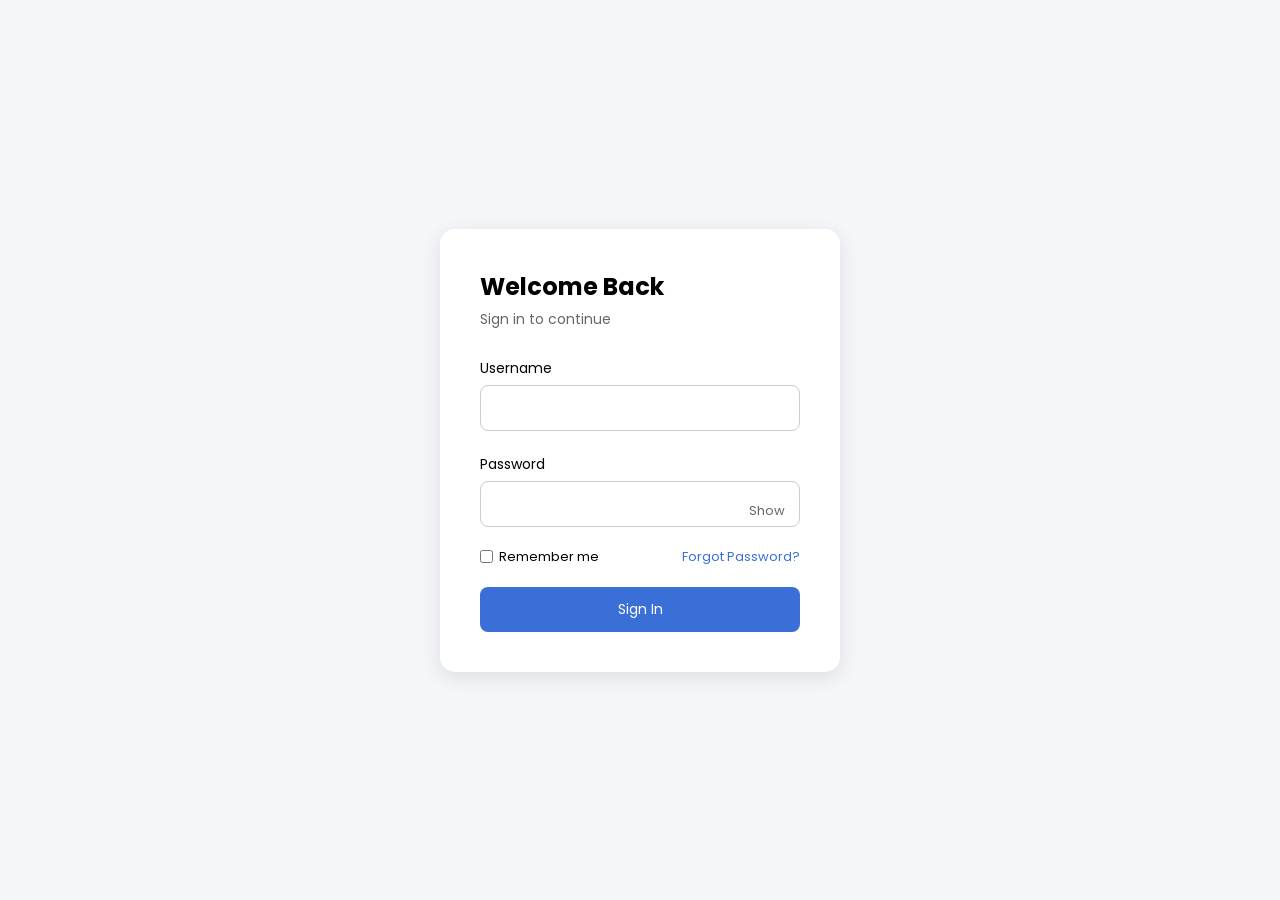
==== login.html @ beb5442f "Update login.html" ====
<!DOCTYPE html>
<html lang="en">
<head>
<meta charset="UTF-8">
<meta name="viewport" content="width=device-width, initial-scale=1.0">
<title>Login</title>

<link href="https://fonts.googleapis.com/css2?family=Poppins:wght@400;500;600&display=swap" rel="stylesheet">

<style>
*{
    margin:0;
    padding:0;
    box-sizing:border-box;
    font-family:'Poppins',sans-serif;
}

body{
    background:#f4f6f9;
    display:flex;
    justify-content:center;
    align-items:center;
    height:100vh;
}

.login-box{
    width:400px;
    background:#fff;
    padding:40px;
    border-radius:15px;
    box-shadow:0 5px 20px rgba(0,0,0,0.1);
}

.login-box h2{
    font-size:24px;
    margin-bottom:5px;
}

.login-box p{
    font-size:14px;
    color:#666;
    margin-bottom:25px;
}

label{
    font-size:14px;
}

input{
    width:100%;
    padding:12px;
    margin-top:5px;
    margin-bottom:20px;
    border-radius:8px;
    border:1px solid #ccc;
}

button{
    width:100%;
    padding:12px;
    background:#3a6fd8;
    color:#fff;
    border:none;
    border-radius:8px;
    font-size:14px;
    cursor:pointer;
}

button:hover{
    background:#2f5fc0;
}

.error{
    color:red;
    font-size:13px;
    margin-bottom:15px;
}

/* ===== PASSWORD WRAPPER ===== */

.password-wrapper{
    position:relative;
}

.password-wrapper input{
    padding-right:60px;
}

.toggle-password{
    position:absolute;
    right:15px;
    top:50%;
    transform:translateY(-50%);
    font-size:13px;
    color:#666;
    cursor:pointer;
}

/* ===== REMEMBER + FORGOT ===== */

.extra-options{
    display:flex;
    justify-content:space-between;
    align-items:center;
    margin-bottom:20px;
}

.remember-me{
    font-size:13px;
    display:flex;
    align-items:center;
    gap:6px;
}

.remember-me input{
    width:auto;
    margin:0;
}

.forgot-password{
    font-size:13px;
    color:#3a6fd8;
    cursor:pointer;
}

</style>
</head>

<body>

<div class="login-box">

    <h2>Welcome Back</h2>
    <p>Sign in to continue</p>

    <div id="errorMsg" class="error"></div>

    <label>Username</label>
    <input type="text" id="username">

    <label>Password</label>

    <div class="password-wrapper">
        <input type="password" id="password">
        <span class="toggle-password" onclick="togglePassword()">Show</span>
    </div>

    <div class="extra-options">
        <label class="remember-me">
            <input type="checkbox" id="remember">
            Remember me
        </label>

        <span class="forgot-password">Forgot Password?</span>
    </div>

    <button onclick="login()">Sign In</button>

</div>

<script>

// ===== MANUAL USERS (YOU CAN EDIT HERE) =====
const users = {
    "dnyaneshwar@blueoceansteels.com": {
        password: "12345",
        name: "Dnyaneshwar Kumavat"
    },
    "admin@blueoceansteels.com": {
        password: "admin123",
        name: "Admin User"
    }
};

function login(){

    const username = document.getElementById("username").value;
    const password = document.getElementById("password").value;

    if(users[username] && users[username].password === password){

        localStorage.setItem("loggedInUser", users[username].name);
        window.location.href = "index.html";

    } else {
        document.getElementById("errorMsg").innerText = "Invalid username or password";
    }
}

function togglePassword(){

    const passwordInput = document.getElementById("password");
    const toggleText = document.querySelector(".toggle-password");

    if(passwordInput.type === "password"){
        passwordInput.type = "text";
        toggleText.innerText = "Hide";
    } else {
        passwordInput.type = "password";
        toggleText.innerText = "Show";
    }
}

</script>

</body>
</html>
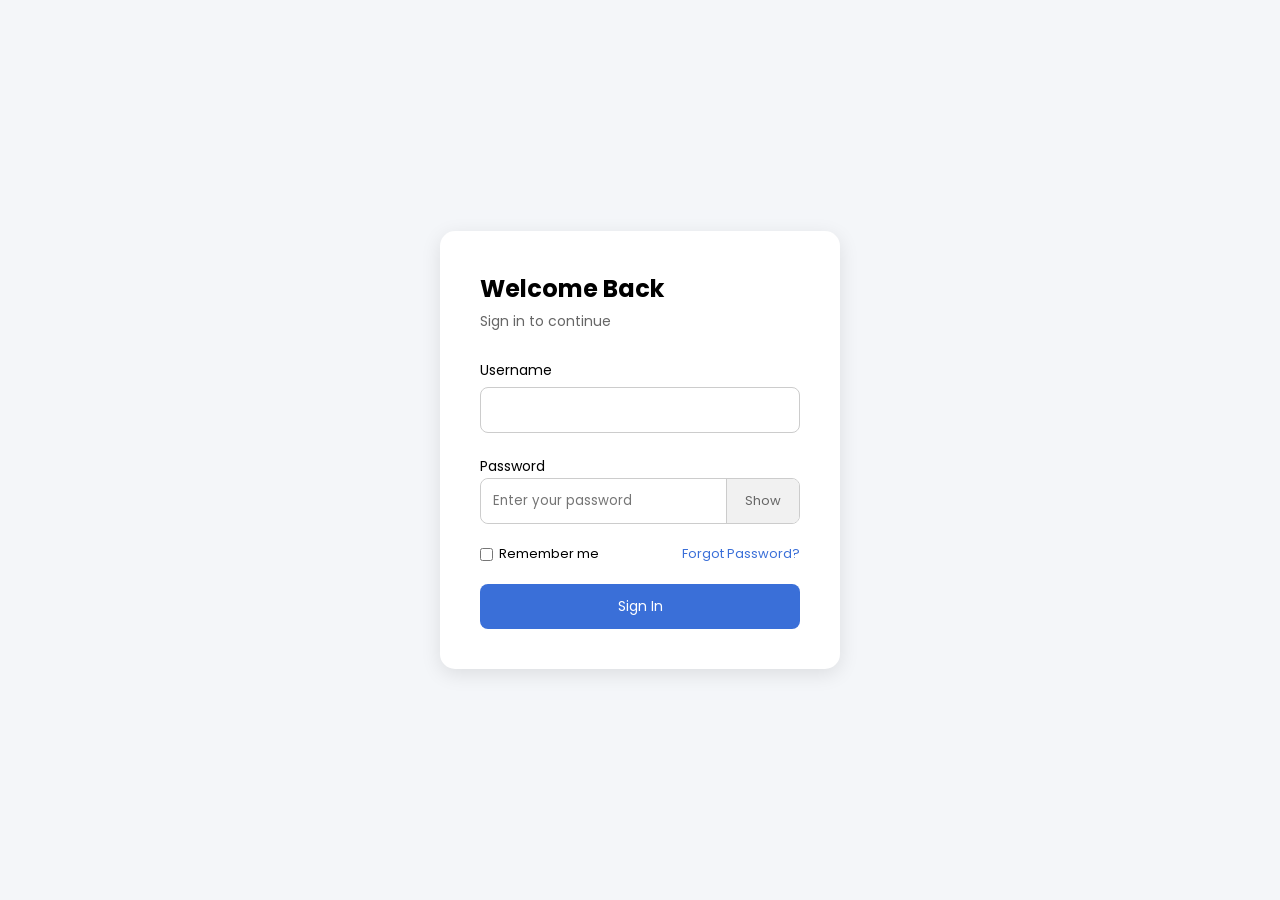
==== commit dac9184e: "Update login.html" ====
--- a/login.html
+++ b/login.html
@@ -76,23 +76,31 @@
     margin-bottom:15px;
 }
 
-/* ===== PASSWORD WRAPPER ===== */
+/* ===== PASSWORD WRAPPER UPDATED ===== */
 
 .password-wrapper{
-    position:relative;
+    display:flex;
+    align-items:center;
+    border:1px solid #ccc;
+    border-radius:8px;
+    overflow:hidden;
+    margin-bottom:20px;
 }
 
 .password-wrapper input{
-    padding-right:60px;
+    border:none;
+    outline:none;
+    padding:12px;
+    flex:1;
+    margin:0;
 }
 
 .toggle-password{
-    position:absolute;
-    right:15px;
-    top:50%;
-    transform:translateY(-50%);
+    padding:12px 18px;
     font-size:13px;
     color:#666;
+    background:#f1f1f1;
+    border-left:1px solid #ccc;
     cursor:pointer;
 }
 
@@ -140,10 +148,10 @@
 
     <label>Password</label>
 
-    <div class="password-wrapper">
-        <input type="password" id="password">
-        <span class="toggle-password" onclick="togglePassword()">Show</span>
-    </div>
+  <div class="password-wrapper">
+    <input type="password" id="password" placeholder="Enter your password">
+    <div class="toggle-password" onclick="togglePassword()">Show</div>
+</div>
 
     <div class="extra-options">
         <label class="remember-me">
@@ -163,7 +171,7 @@
 // ===== MANUAL USERS (YOU CAN EDIT HERE) =====
 const users = {
     "dnyaneshwar@blueoceansteels.com": {
-        password: "12345",
+        password: "@dk2611",
         name: "Dnyaneshwar Kumavat"
     },
     "admin@blueoceansteels.com": {
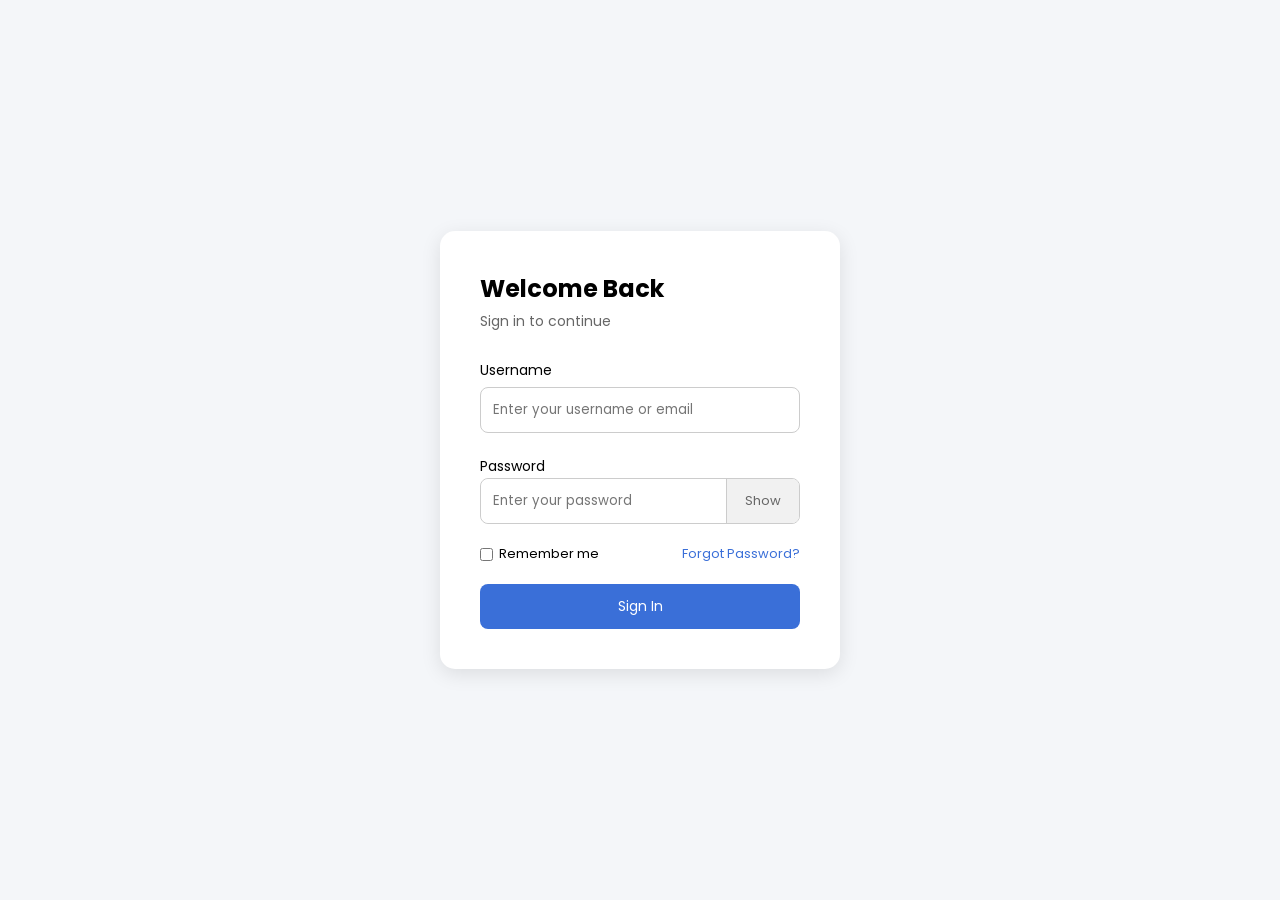
==== commit 493b1059: "Update login.html" ====
--- a/login.html
+++ b/login.html
@@ -95,6 +95,10 @@
     margin:0;
 }
 
+.password-wrapper input:focus{
+    outline:none;
+}
+
 .toggle-password{
     padding:12px 18px;
     font-size:13px;
@@ -144,13 +148,13 @@
     <div id="errorMsg" class="error"></div>
 
     <label>Username</label>
-    <input type="text" id="username">
+    <input type="text" id="username" placeholder="Enter your username or email">
 
     <label>Password</label>
 
   <div class="password-wrapper">
     <input type="password" id="password" placeholder="Enter your password">
-    <div class="toggle-password" onclick="togglePassword()">Show</div>
+  <div class="toggle-password" onclick="togglePassword(event)">Show</div>
 </div>
 
     <div class="extra-options">
@@ -195,7 +199,10 @@
     }
 }
 
-function togglePassword(){
+function togglePassword(e){
+
+    e.preventDefault();
+    e.stopPropagation();
 
     const passwordInput = document.getElementById("password");
     const toggleText = document.querySelector(".toggle-password");
@@ -207,6 +214,8 @@
         passwordInput.type = "password";
         toggleText.innerText = "Show";
     }
+
+    passwordInput.blur();
 }
 
 </script>
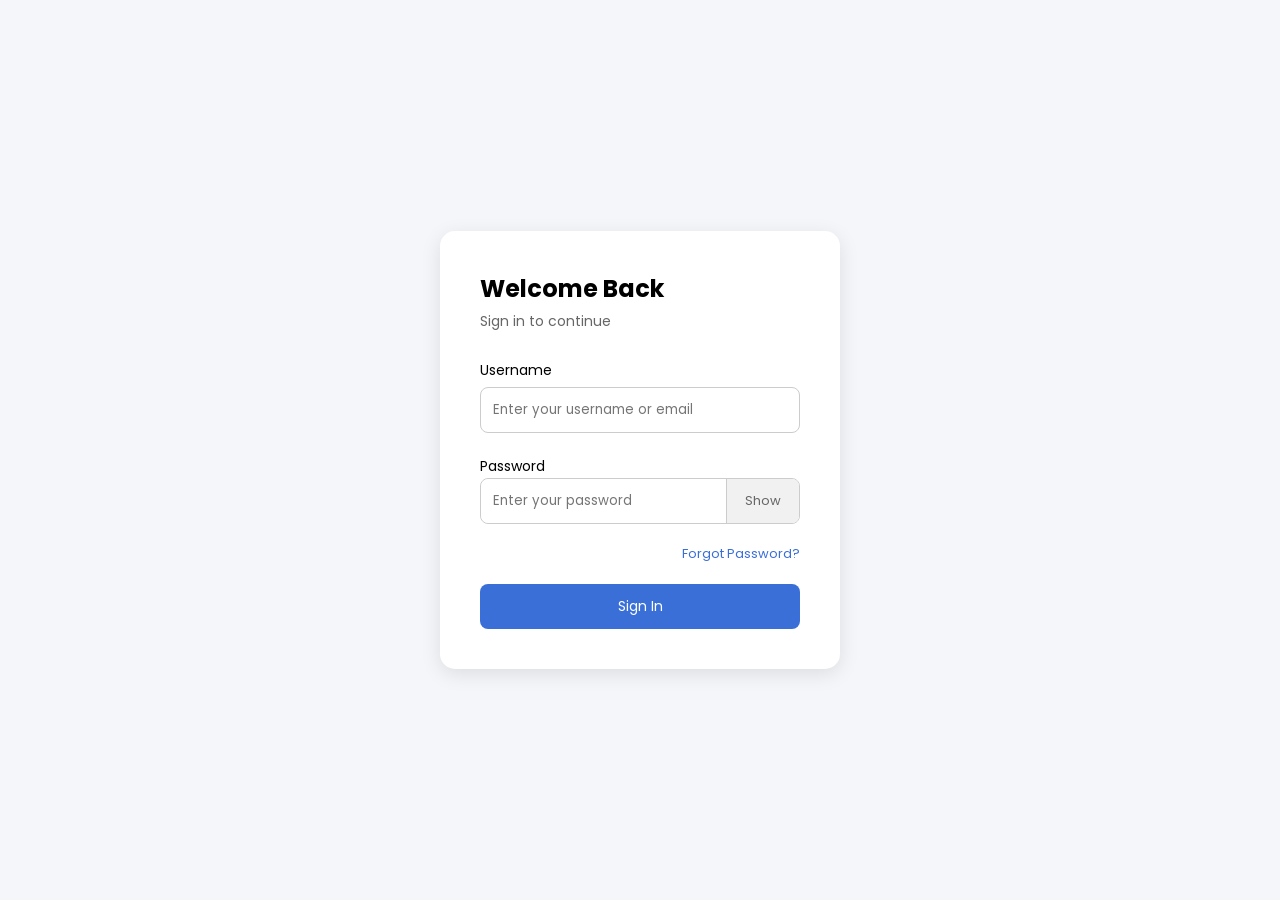
==== commit 907f22ad: "Update login.html" ====
--- a/login.html
+++ b/login.html
@@ -112,11 +112,9 @@
 
 .extra-options{
     display:flex;
-    justify-content:space-between;
-    align-items:center;
+    justify-content:flex-end;
     margin-bottom:20px;
 }
-
 .remember-me{
     font-size:13px;
     display:flex;
@@ -158,12 +156,7 @@
 </div>
 
     <div class="extra-options">
-        <label class="remember-me">
-            <input type="checkbox" id="remember">
-            Remember me
-        </label>
-
-        <span class="forgot-password">Forgot Password?</span>
+       <span class="forgot-password">Forgot Password?</span>
     </div>
 
     <button onclick="login()">Sign In</button>
